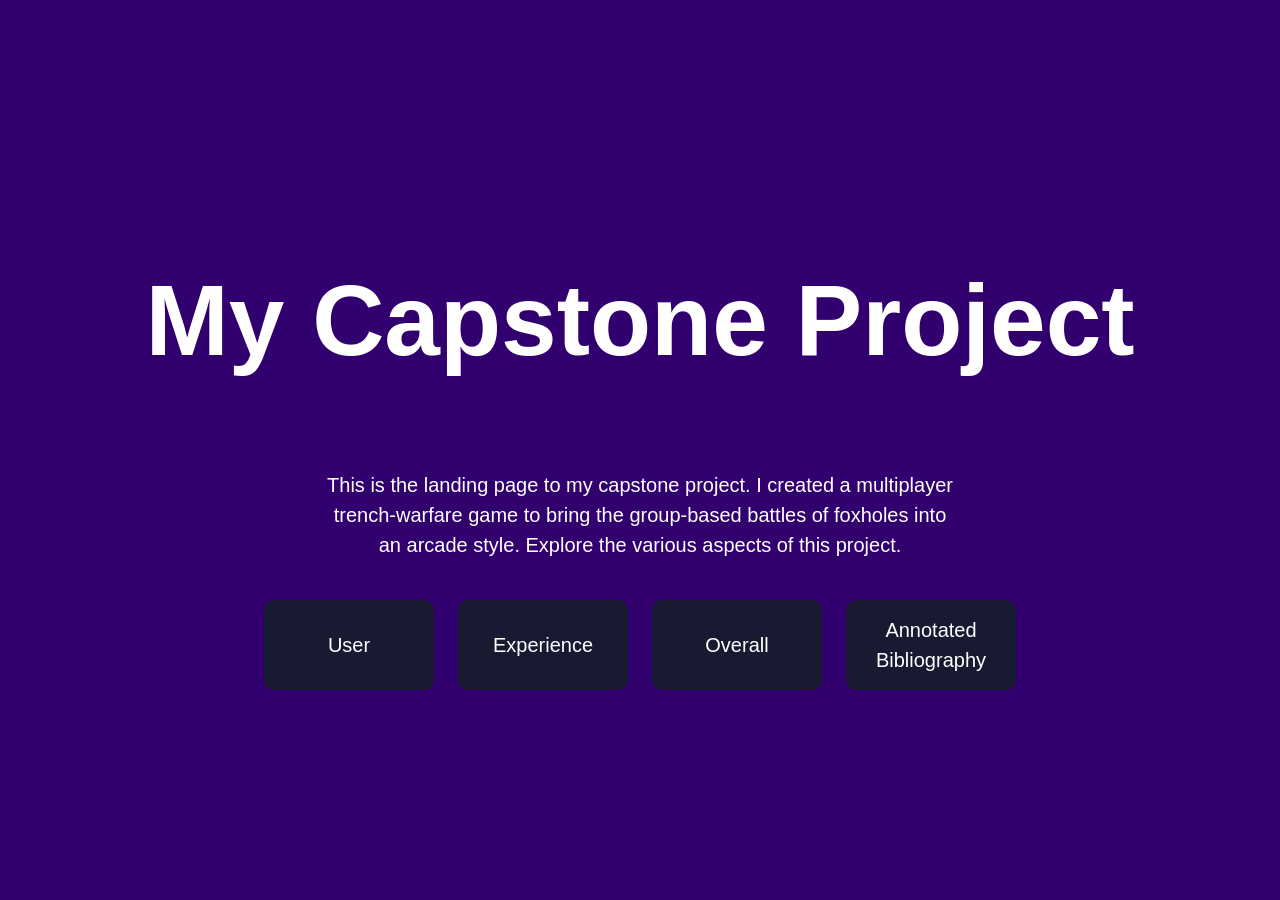
==== index.html @ 5a396275 "implemented semantic feedback" ====
<!DOCTYPE html>
<html lang="en" class="h-100 title-bg">
    <head>
        <meta charset="UTF-8">
        <link href="https://cdn.jsdelivr.net/npm/bootstrap@5.3.8/dist/css/bootstrap.min.css" rel="stylesheet" integrity="sha384-sRIl4kxILFvY47J16cr9ZwB07vP4J8+LH7qKQnuqkuIAvNWLzeN8tE5YBujZqJLB" crossorigin="anonymous">
        <link rel="stylesheet" href="styles.css">
    </head>
    <body class="h-100">
        <div class="d-flex align-items-center justify-content-center flex-column title-bg h-100">
            <h1 class="title-line text-center">My Capstone Project</h1>
            <p class="desc text-center">
                This is the landing page to my capstone project. I created a multiplayer trench-warfare game to bring the group-based battles of foxholes into an arcade style. Explore the various aspects of this project.
            </p>
            <div class="d-flex gap-4 flex-row flex-wrap justify-content-center">
                <button onclick="window.location.href='user.html';">
                    User
                </button>
                <button onclick="window.location.href='experience.html';">
                    Experience
                </button>
                <button onclick="window.location.href='overall.html';">
                    Overall
                </button>
                <button onclick="window.location.href='bibliography.html';">
                    Annotated Bibliography    
                </button>
            </div>
        </div>
    </body>
</html>
---- styles.css ----
* {
    font-family:'Segoe UI', Tahoma, Geneva, Verdana, sans-serif;
}
body {
    background-color: rgb(25, 25, 25);
}
.headerbg, .title-bg {
    background-color: rgb(50, 0, 110);
}


.title-line{
    color: white;
    font-size: 100px;
    font-weight: 900;
    margin: 50px;
}
.section-title {
    color: #c5b4e3;
    font-size: 70px;
    font-weight: 600;
    margin: 20px;
    text-align: center;
}

.desc {
    color: white;
    font-size: 20px;
    width: clamp(410px, 50vw, 800px);
    margin: 40px;
    text-align: center;
}

button {
    color: white;
    font-size: 20px;

    padding: 15px;
    width: 170px;
    background-color: rgb(25, 25, 50);
    border: none;
    border-radius: 10px;
}
button:disabled {
    color: black;
    background-color: #c5b4e3;
}


header {
    background-color: rgb(50, 0, 110);
}

section {
    color: white;
    width: clamp(350px, 70vw, 1300px);
    font-size: 20px;
    margin-left: auto;
    margin-right: auto;
}


section {
    margin-top: 100px;
}
section > h2 {
    color: #c5b4e3;
    margin-top: 50px;
}
section > h3 {
    margin-top: 30px;
}

img {
    background-color: aliceblue;
    padding: 20px;
    max-width: 100%;
}
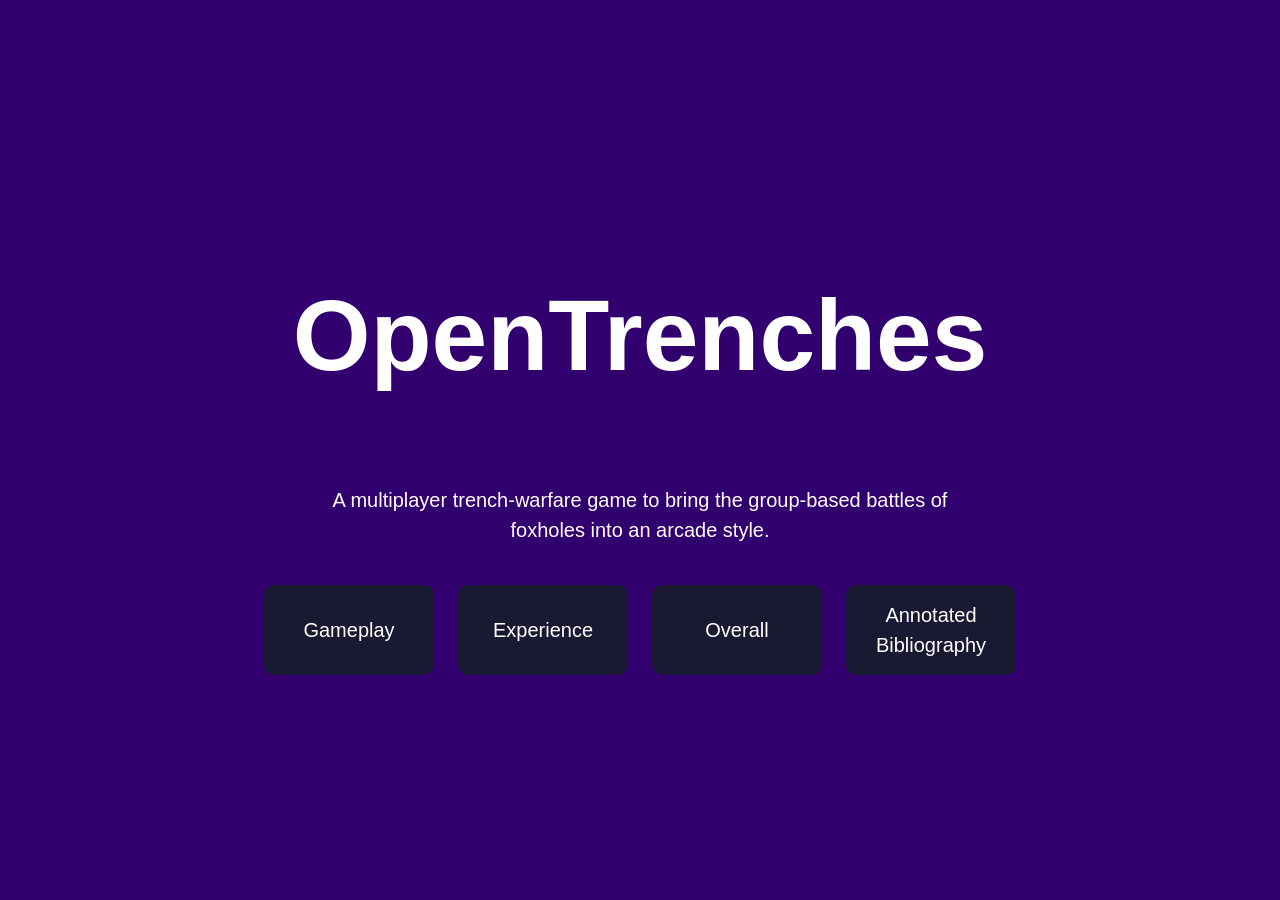
==== commit 32987b4f: "edited user page" ====
--- a/index.html
+++ b/index.html
@@ -7,13 +7,13 @@
     </head>
     <body class="h-100">
         <div class="d-flex align-items-center justify-content-center flex-column title-bg h-100">
-            <h1 class="title-line text-center">My Capstone Project</h1>
+            <h1 class="title-line text-center">OpenTrenches</h1>
             <p class="desc text-center">
-                This is the landing page to my capstone project. I created a multiplayer trench-warfare game to bring the group-based battles of foxholes into an arcade style. Explore the various aspects of this project.
+                A multiplayer trench-warfare game to bring the group-based battles of foxholes into an arcade style.
             </p>
             <div class="d-flex gap-4 flex-row flex-wrap justify-content-center">
                 <button onclick="window.location.href='user.html';">
-                    User
+                    Gameplay
                 </button>
                 <button onclick="window.location.href='experience.html';">
                     Experience
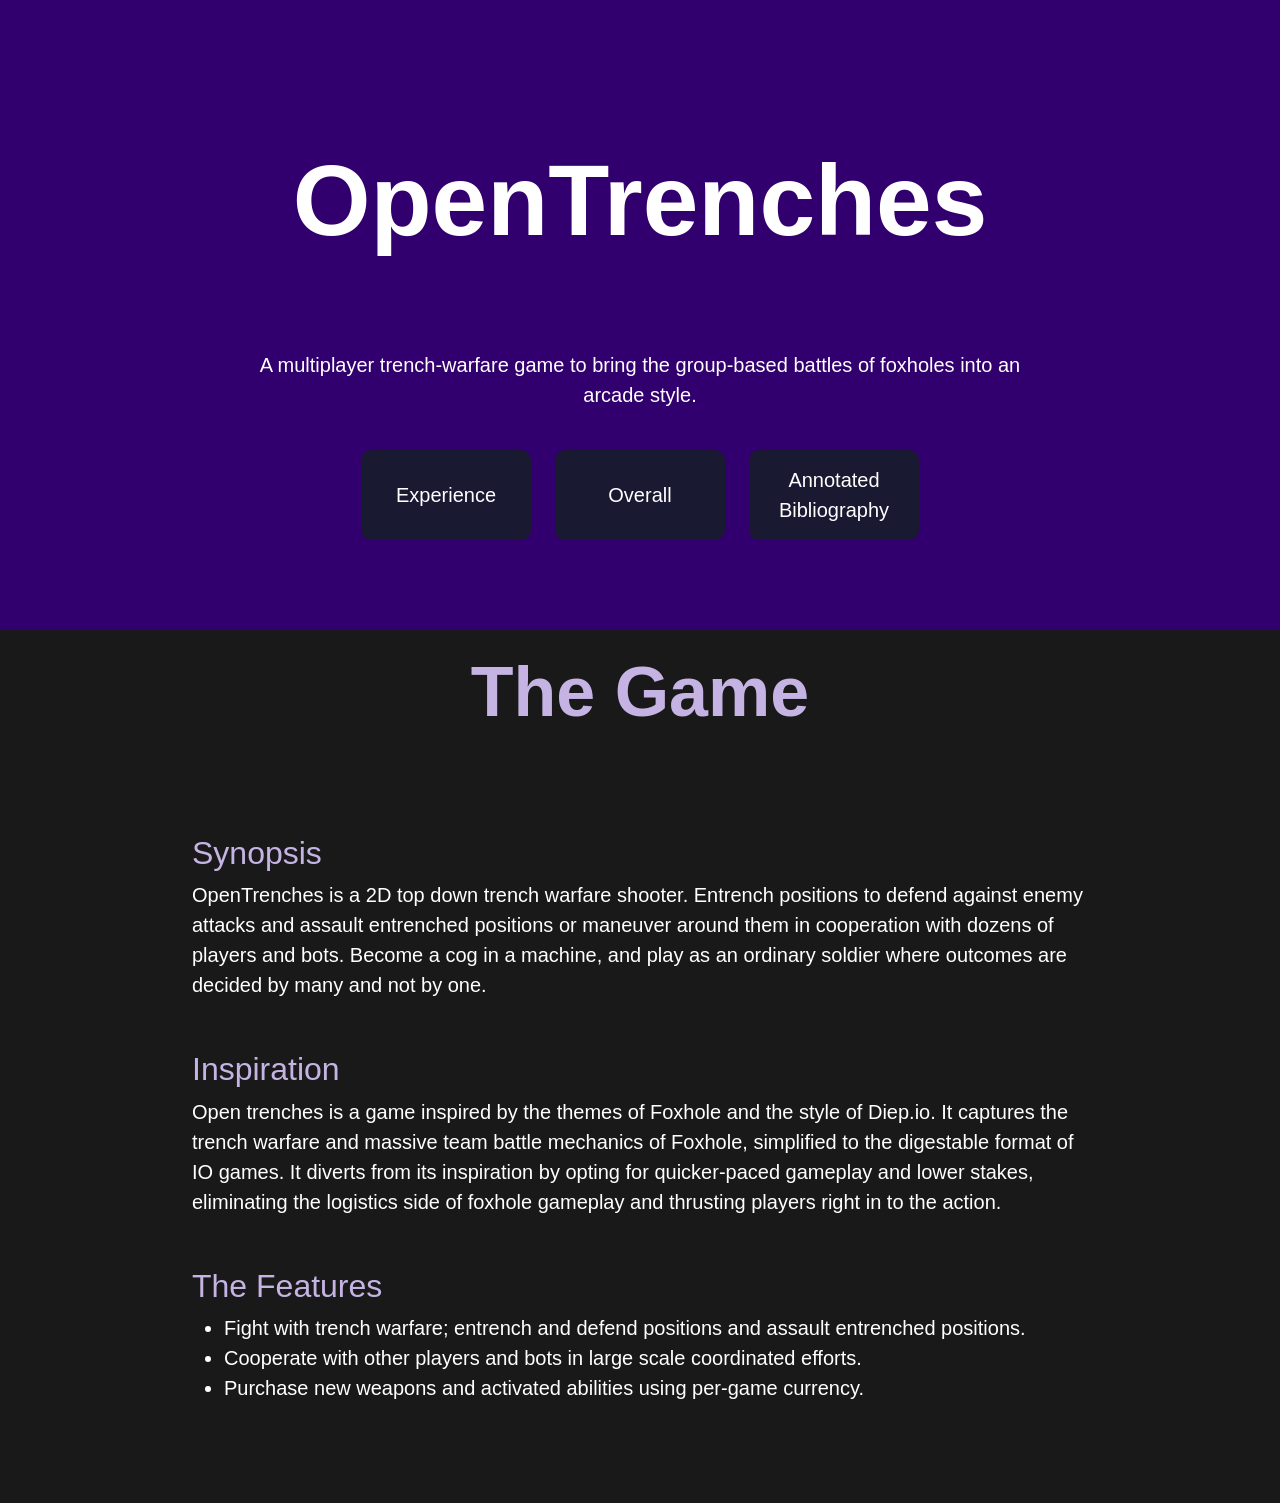
==== commit 903abe88: "combined index and gamplay" ====
--- a/index.html
+++ b/index.html
@@ -1,20 +1,18 @@
 <!DOCTYPE html>
-<html lang="en" class="h-100 title-bg">
+<html lang="en">
     <head>
         <meta charset="UTF-8">
+        <meta name="viewport" content="width=device-width, initial-scale=1.0">
         <link href="https://cdn.jsdelivr.net/npm/bootstrap@5.3.8/dist/css/bootstrap.min.css" rel="stylesheet" integrity="sha384-sRIl4kxILFvY47J16cr9ZwB07vP4J8+LH7qKQnuqkuIAvNWLzeN8tE5YBujZqJLB" crossorigin="anonymous">
         <link rel="stylesheet" href="styles.css">
     </head>
-    <body class="h-100">
-        <div class="d-flex align-items-center justify-content-center flex-column title-bg h-100">
+    <body>
+        <header class="d-flex align-items-center justify-content-center flex-column title-bg title-banner">
             <h1 class="title-line text-center">OpenTrenches</h1>
             <p class="desc text-center">
                 A multiplayer trench-warfare game to bring the group-based battles of foxholes into an arcade style.
             </p>
             <div class="d-flex gap-4 flex-row flex-wrap justify-content-center">
-                <button onclick="window.location.href='user.html';">
-                    Gameplay
-                </button>
                 <button onclick="window.location.href='experience.html';">
                     Experience
                 </button>
@@ -25,6 +23,25 @@
                     Annotated Bibliography    
                 </button>
             </div>
-        </div>
+        </header>
+        <main id="gameplay">
+            <h1 class="section-title">The Game</h1>
+            <section>
+                <h2>Synopsis</h2>
+                <p>
+                    OpenTrenches is a 2D top down trench warfare shooter. Entrench positions to defend against enemy attacks and assault entrenched positions or maneuver around them in cooperation with dozens of players and bots. Become a cog in a machine, and play as an ordinary soldier where outcomes are decided by many and not by one.
+                </p>
+                <h2>Inspiration</h2>
+                <p>
+                    Open trenches is a game inspired by the themes of Foxhole and the style of Diep.io. It captures the trench warfare and massive team battle mechanics of Foxhole, simplified to the digestable format of IO games. It diverts from its inspiration by opting for quicker-paced gameplay and lower stakes, eliminating the logistics side of foxhole gameplay and thrusting players right in to the action.
+                </p>
+                <h2>The Features</h2>
+                <ul>
+                    <li>Fight with trench warfare; entrench and defend positions and assault entrenched positions.</li>
+                    <li>Cooperate with other players and bots in large scale coordinated efforts.</li>
+                    <li>Purchase new weapons and activated abilities using per-game currency.</li>
+                </ul>
+            </section>
+        </main>
     </body>
-</html>+</html>
--- a/styles.css
+++ b/styles.css
@@ -8,12 +8,16 @@
     background-color: rgb(50, 0, 110);
 }
 
+.title-banner {
+    min-height: 70vh;
+    padding: 80px 20px;
+}
 
 .title-line{
     color: white;
-    font-size: 100px;
+    font-size: clamp(52px, 12vw, 100px);
     font-weight: 900;
-    margin: 50px;
+    margin: 50px 20px;
 }
 .section-title {
     color: #c5b4e3;
@@ -26,7 +30,7 @@
 .desc {
     color: white;
     font-size: 20px;
-    width: clamp(410px, 50vw, 800px);
+    width: min(100%, 800px);
     margin: 40px;
     text-align: center;
 }
@@ -62,6 +66,7 @@
 
 section {
     margin-top: 100px;
+    margin-bottom: 100px;
 }
 section > h2 {
     color: #c5b4e3;
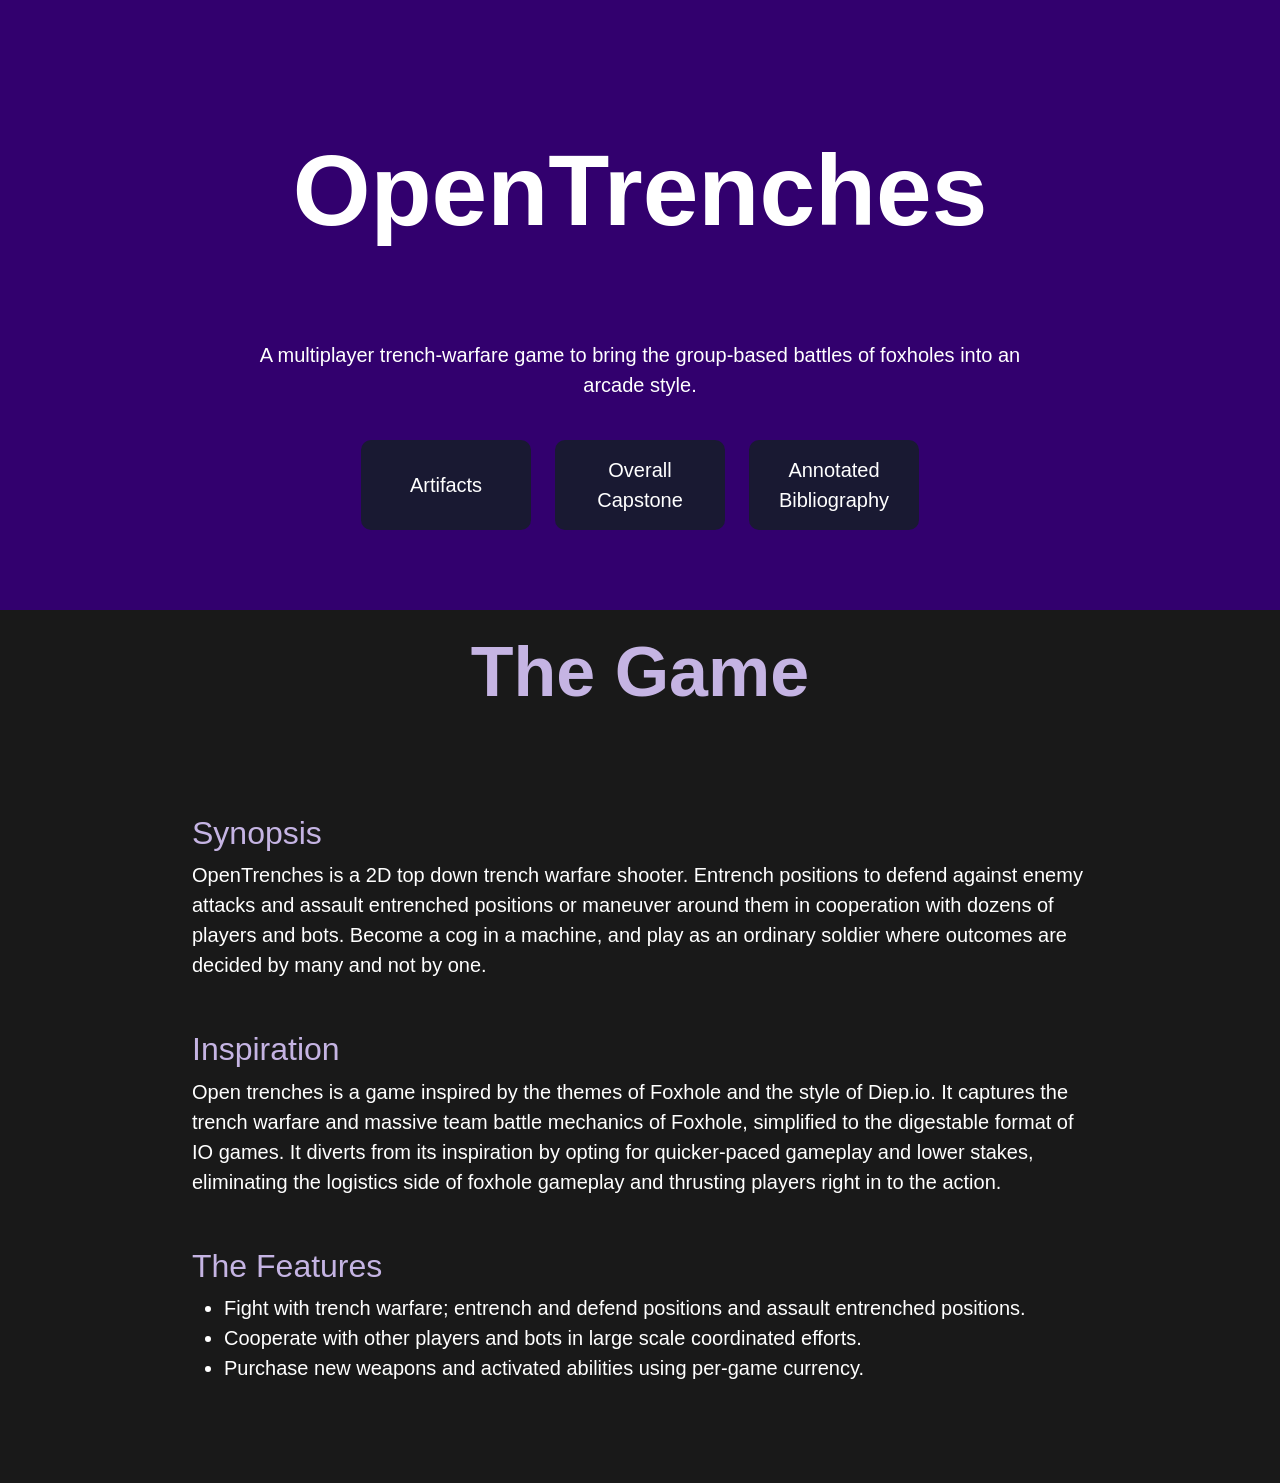
==== commit 1b6dc90c: "Refactor experience to artifacts" ====
--- a/index.html
+++ b/index.html
@@ -13,11 +13,11 @@
                 A multiplayer trench-warfare game to bring the group-based battles of foxholes into an arcade style.
             </p>
             <div class="d-flex gap-4 flex-row flex-wrap justify-content-center">
-                <button onclick="window.location.href='experience.html';">
-                    Experience
+                <button onclick="window.location.href='artifacts.html';">
+                    Artifacts
                 </button>
-                <button onclick="window.location.href='overall.html';">
-                    Overall
+                <button onclick="window.location.href='overall-capstone.html';">
+                    Overall Capstone
                 </button>
                 <button onclick="window.location.href='bibliography.html';">
                     Annotated Bibliography    
--- a/styles.css
+++ b/styles.css
@@ -9,7 +9,6 @@
 }
 
 .title-banner {
-    min-height: 70vh;
     padding: 80px 20px;
 }
 
@@ -76,8 +75,12 @@
     margin-top: 30px;
 }
 
-img {
+img,
+video {
     background-color: aliceblue;
     padding: 20px;
+    display: block;
+    box-sizing: border-box;
     max-width: 100%;
+    box-shadow: 0 0 24px rgba(240, 248, 255, 0.25);
 }
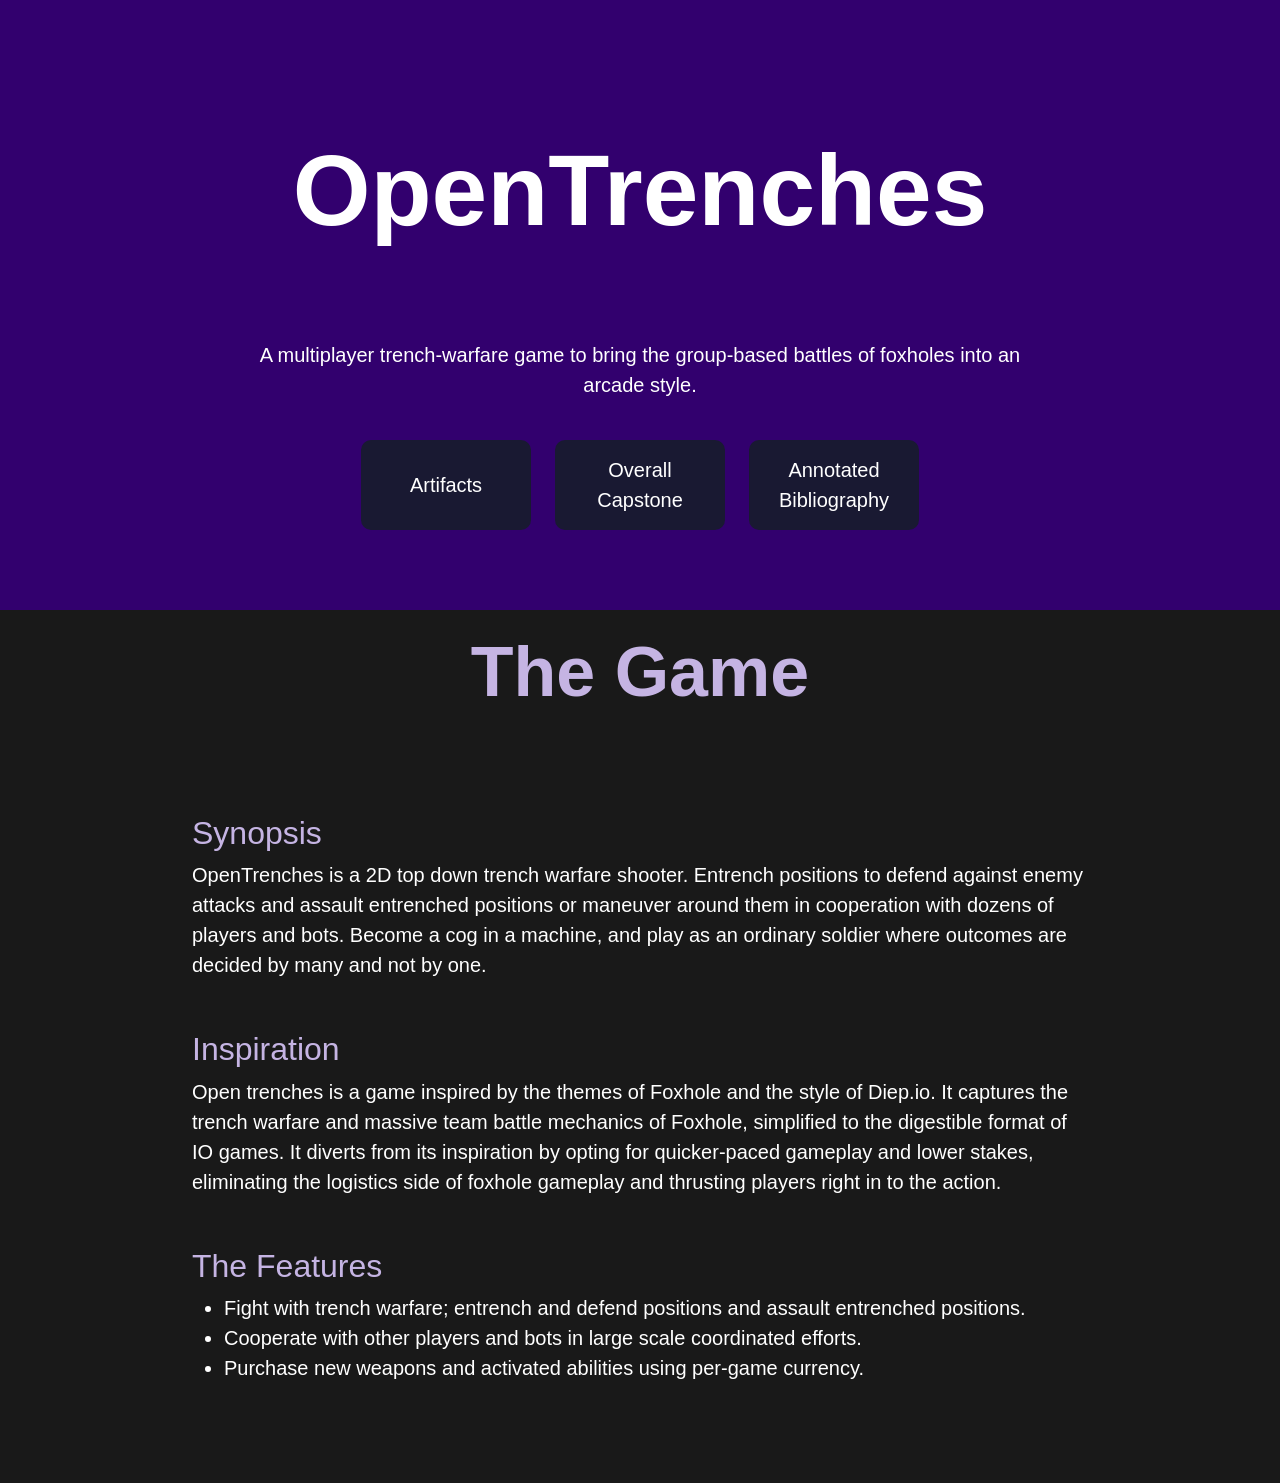
==== commit 943346d6: "spell check" ====
--- a/index.html
+++ b/index.html
@@ -33,7 +33,7 @@
                 </p>
                 <h2>Inspiration</h2>
                 <p>
-                    Open trenches is a game inspired by the themes of Foxhole and the style of Diep.io. It captures the trench warfare and massive team battle mechanics of Foxhole, simplified to the digestable format of IO games. It diverts from its inspiration by opting for quicker-paced gameplay and lower stakes, eliminating the logistics side of foxhole gameplay and thrusting players right in to the action.
+                    Open trenches is a game inspired by the themes of Foxhole and the style of Diep.io. It captures the trench warfare and massive team battle mechanics of Foxhole, simplified to the digestible format of IO games. It diverts from its inspiration by opting for quicker-paced gameplay and lower stakes, eliminating the logistics side of foxhole gameplay and thrusting players right in to the action.
                 </p>
                 <h2>The Features</h2>
                 <ul>
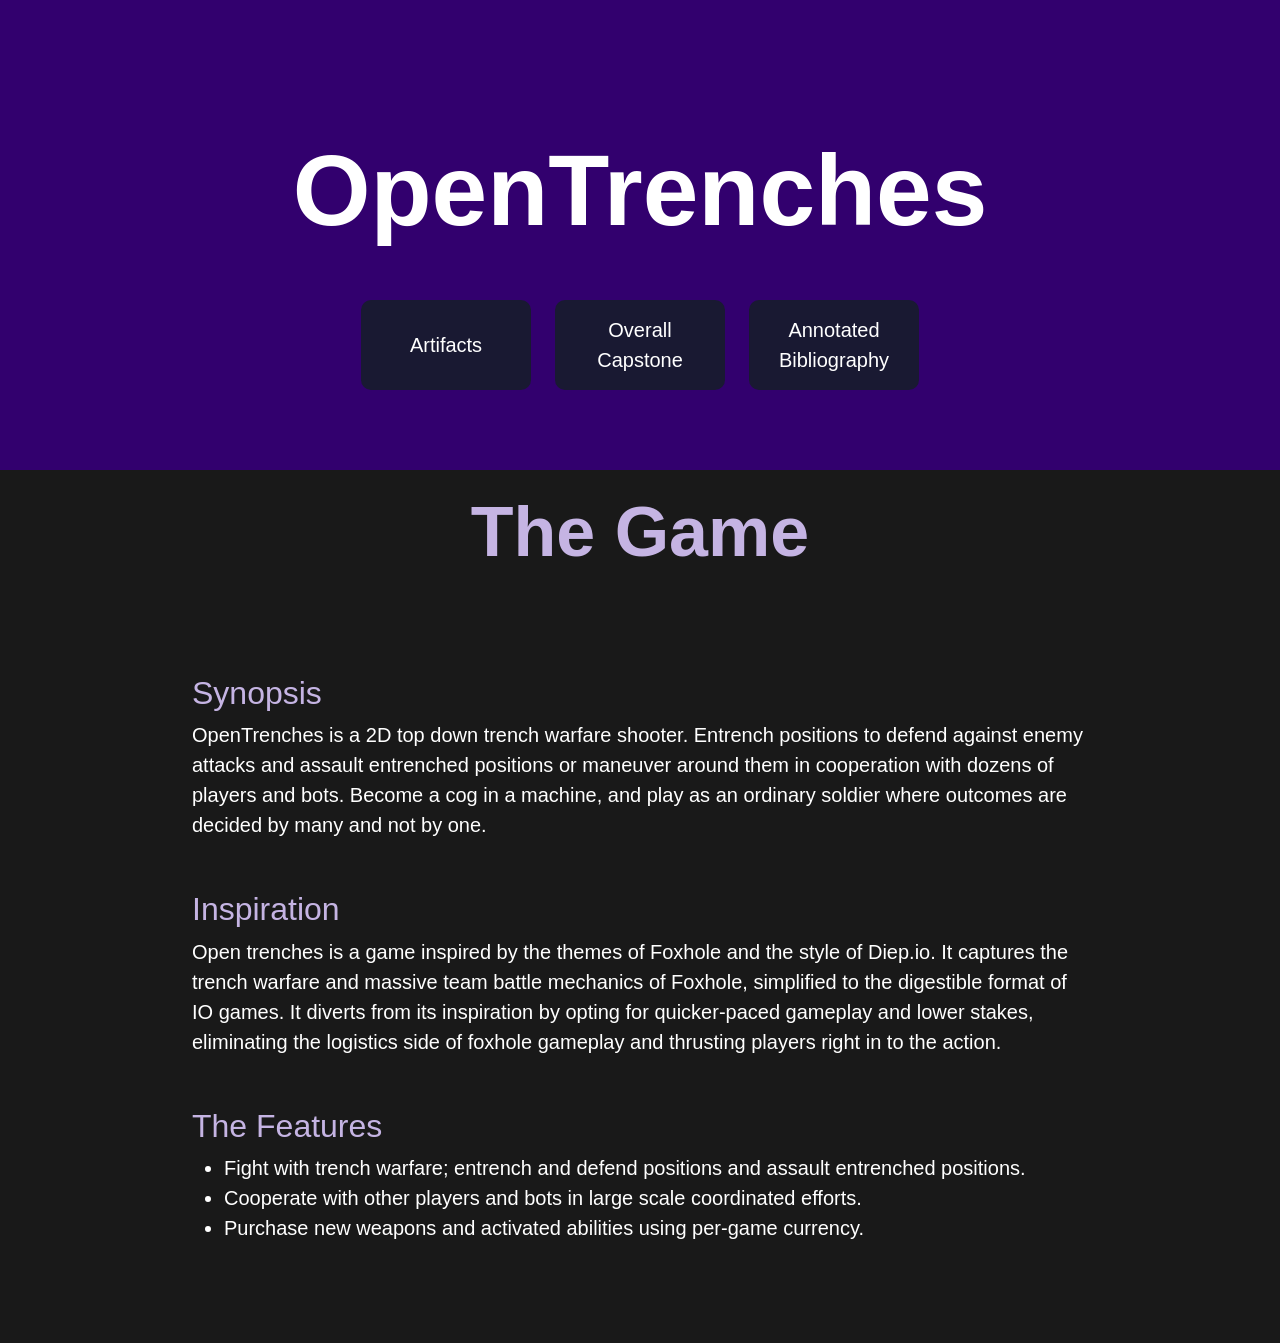
==== commit 027e4104: "Removed justified center blurb in index" ====
--- a/index.html
+++ b/index.html
@@ -9,9 +9,6 @@
     <body>
         <header class="d-flex align-items-center justify-content-center flex-column title-bg title-banner">
             <h1 class="title-line text-center">OpenTrenches</h1>
-            <p class="desc text-center">
-                A multiplayer trench-warfare game to bring the group-based battles of foxholes into an arcade style.
-            </p>
             <div class="d-flex gap-4 flex-row flex-wrap justify-content-center">
                 <button onclick="window.location.href='artifacts.html';">
                     Artifacts
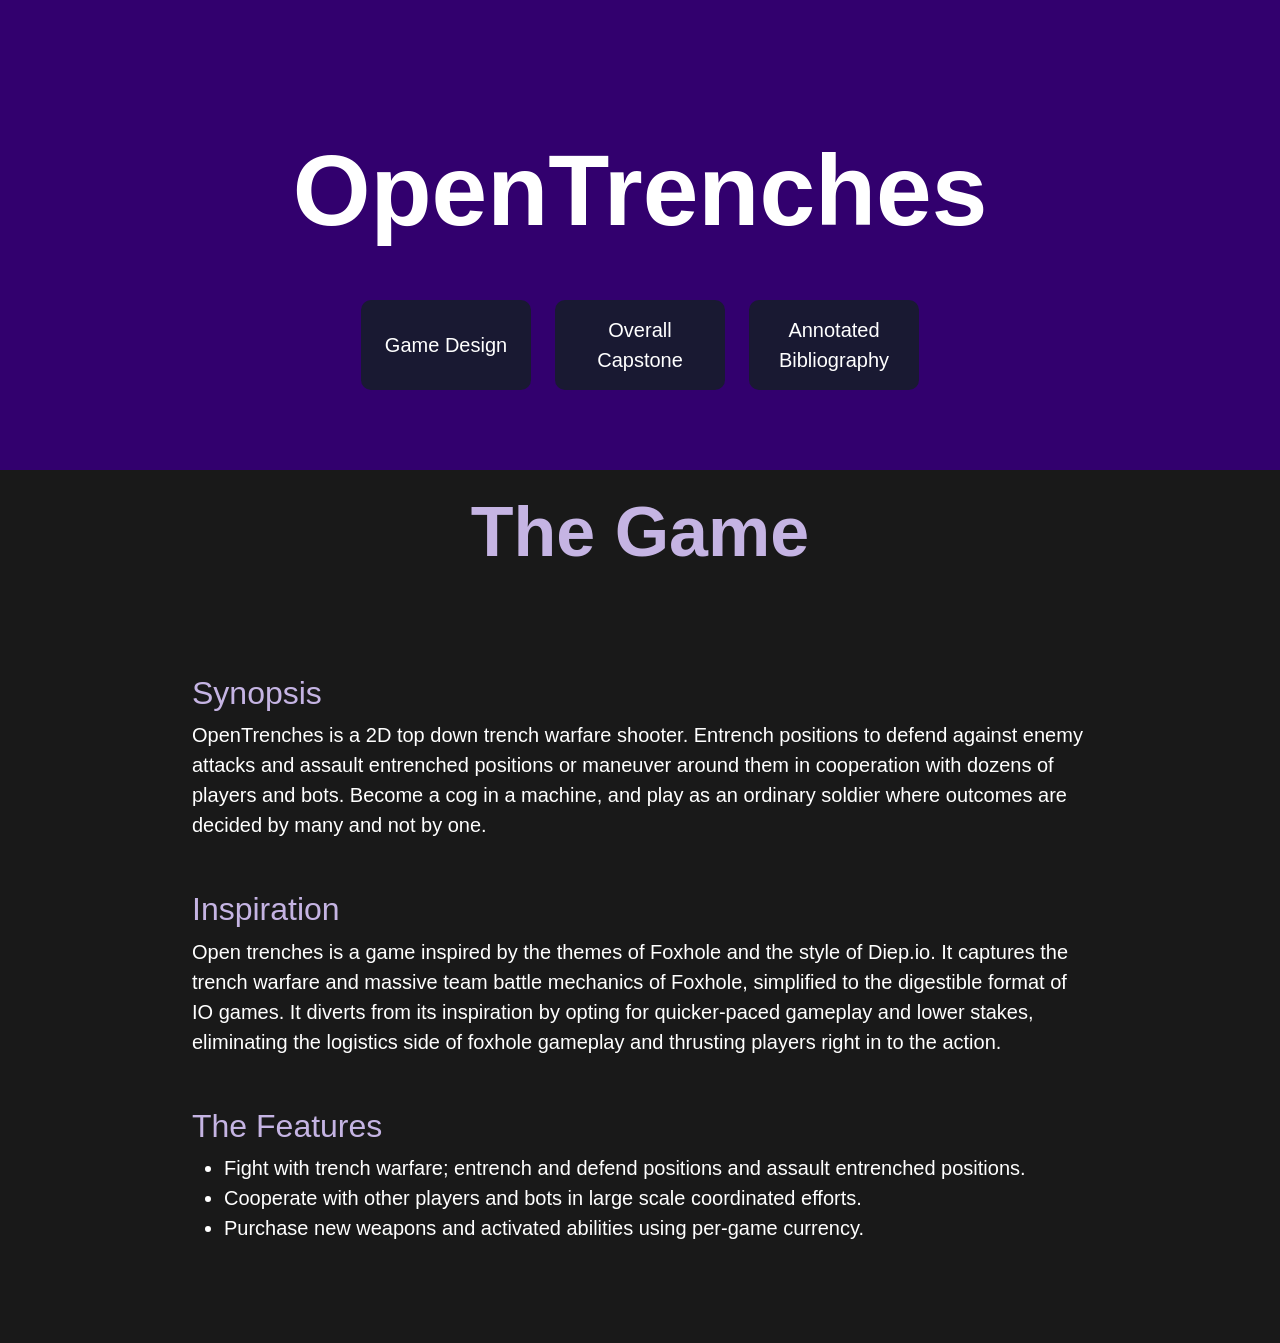
==== commit 592a73ee: "rename" ====
--- a/index.html
+++ b/index.html
@@ -10,8 +10,8 @@
         <header class="d-flex align-items-center justify-content-center flex-column title-bg title-banner">
             <h1 class="title-line text-center">OpenTrenches</h1>
             <div class="d-flex gap-4 flex-row flex-wrap justify-content-center">
-                <button onclick="window.location.href='artifacts.html';">
-                    Artifacts
+                <button onclick="window.location.href='game-design.html';">
+                    Game Design
                 </button>
                 <button onclick="window.location.href='overall-capstone.html';">
                     Overall Capstone
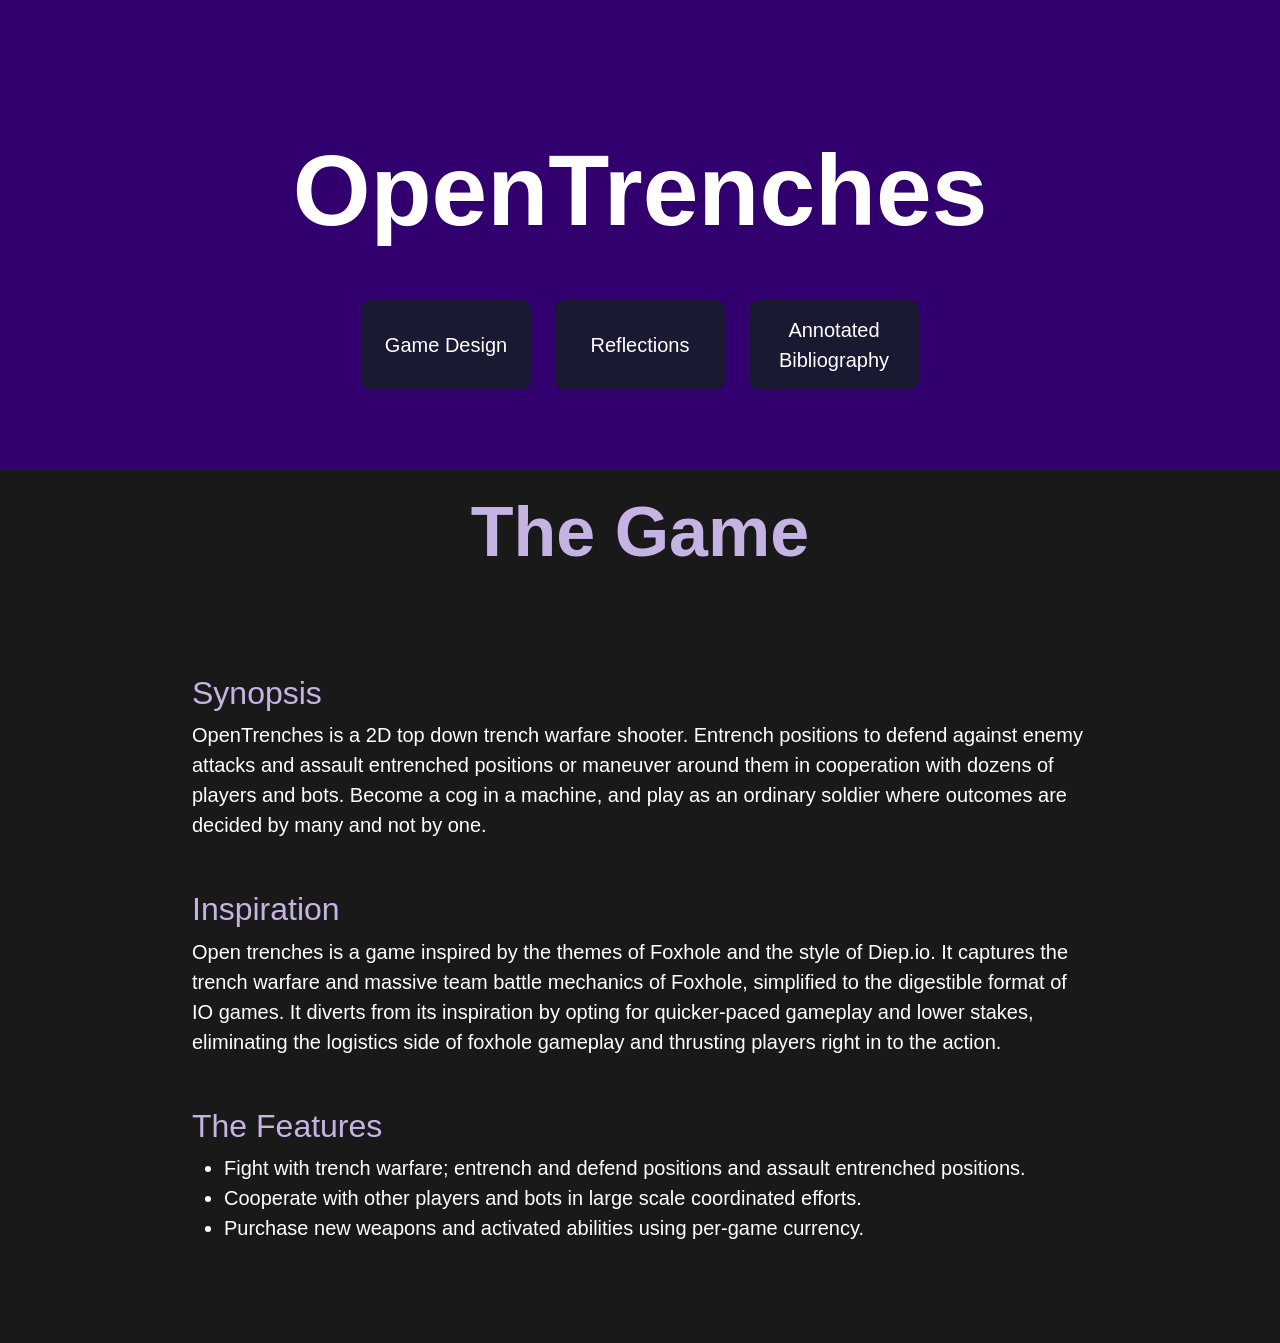
==== commit b7f1b70d: "overall -> reflection" ====
--- a/index.html
+++ b/index.html
@@ -13,8 +13,8 @@
                 <button onclick="window.location.href='game-design.html';">
                     Game Design
                 </button>
-                <button onclick="window.location.href='overall-capstone.html';">
-                    Overall Capstone
+                <button onclick="window.location.href='reflections.html';">
+                    Reflections
                 </button>
                 <button onclick="window.location.href='bibliography.html';">
                     Annotated Bibliography    
